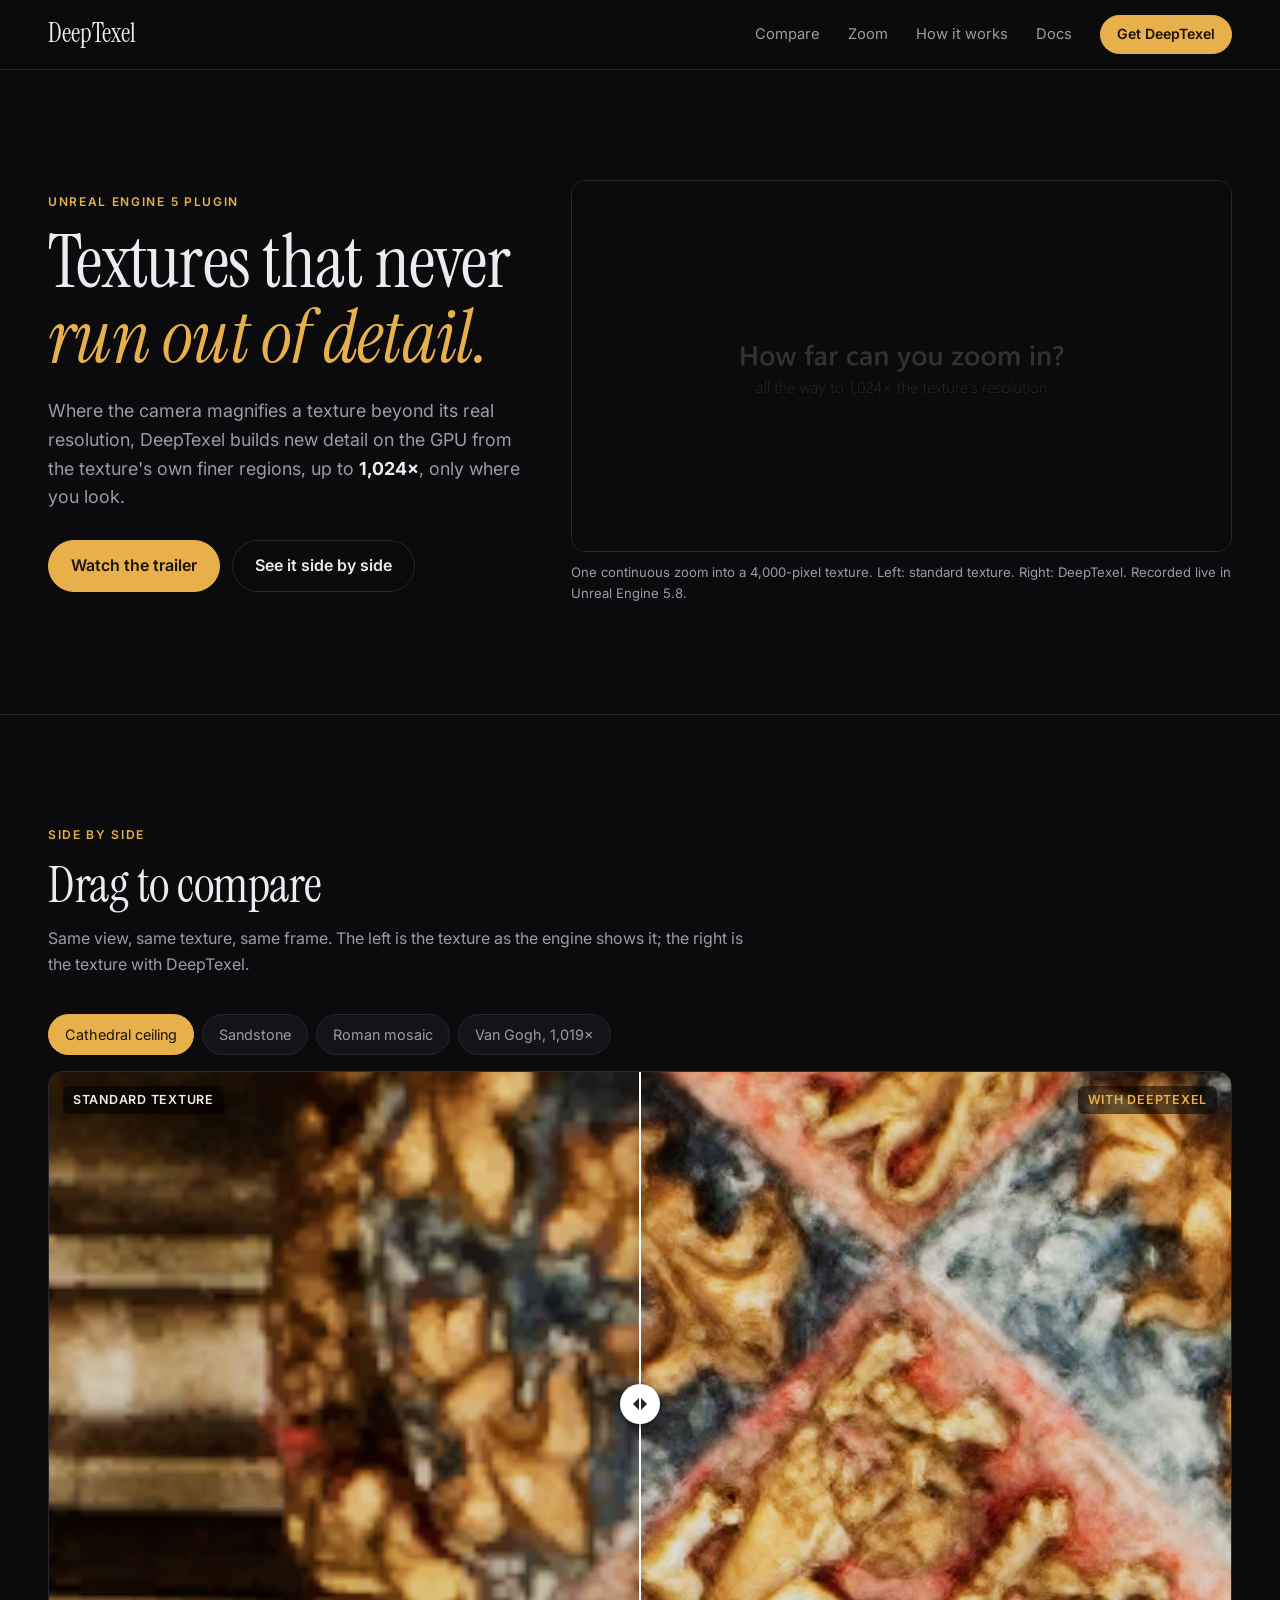
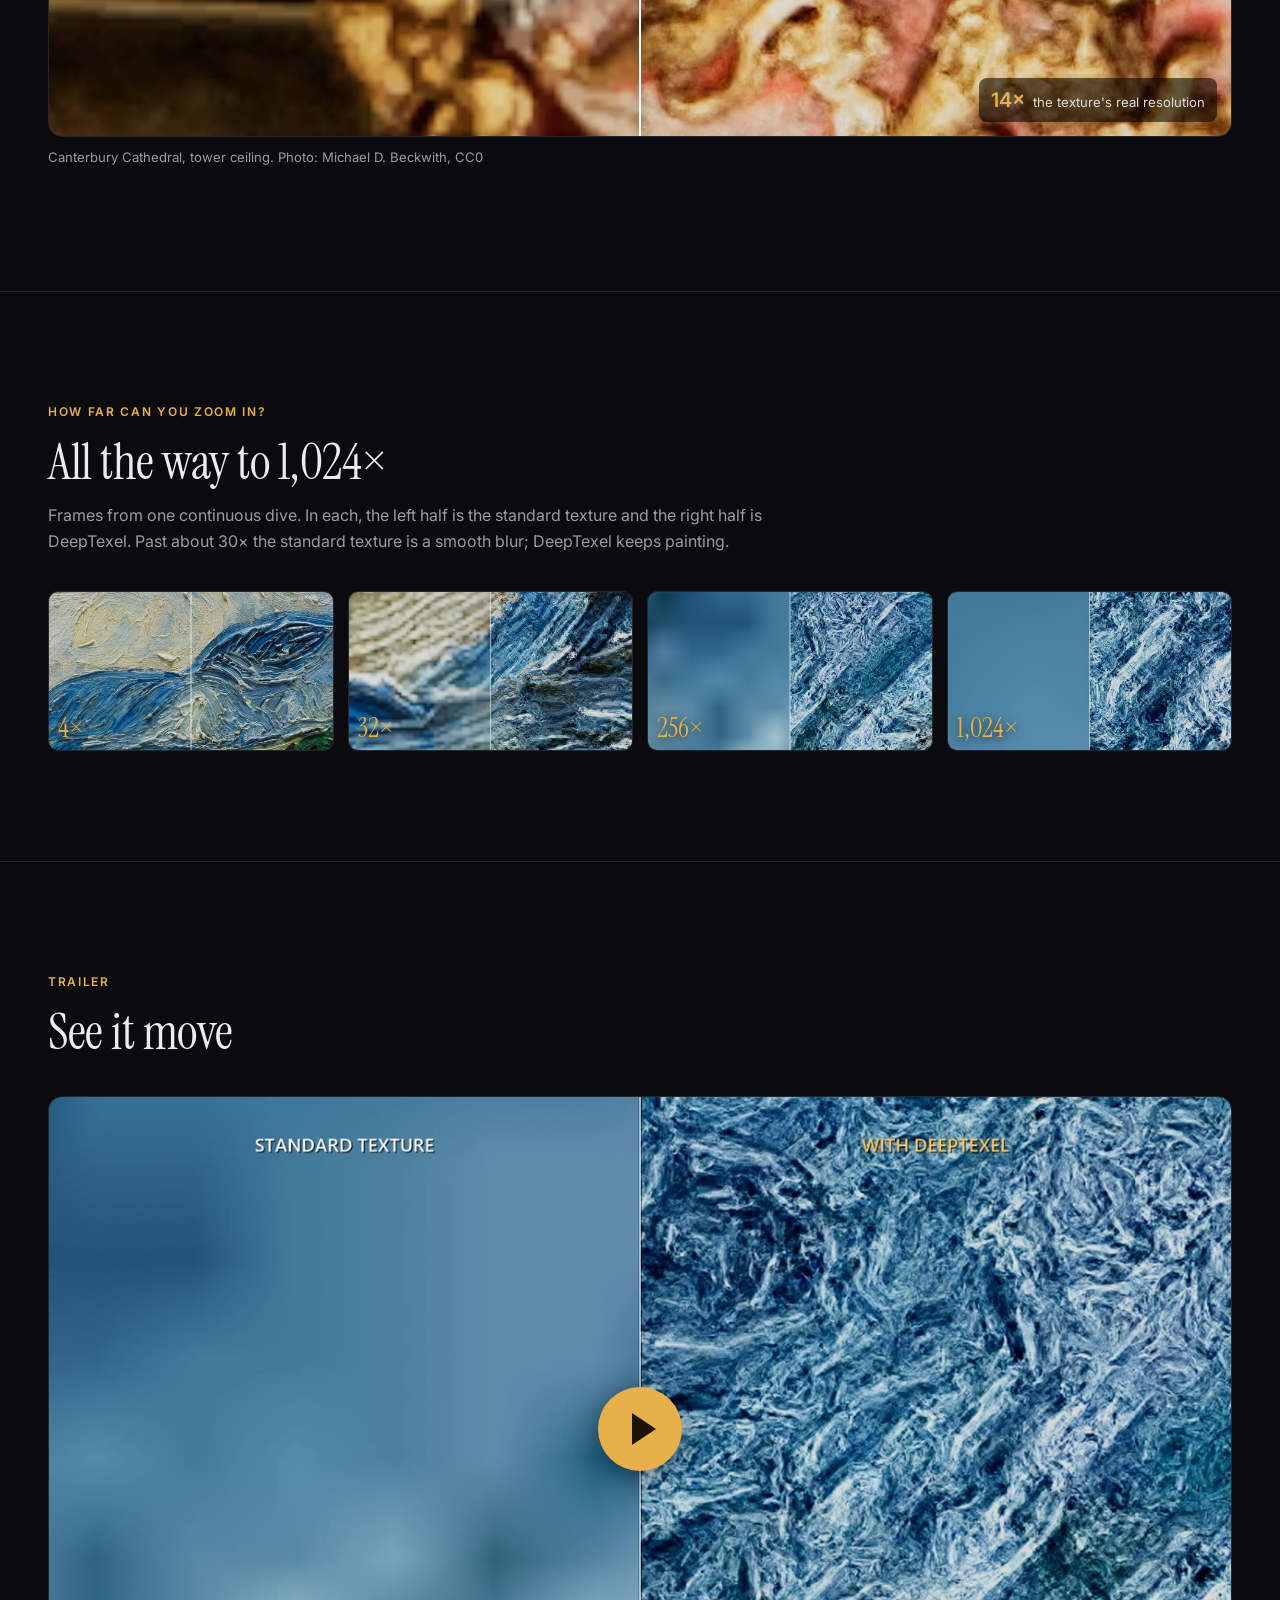
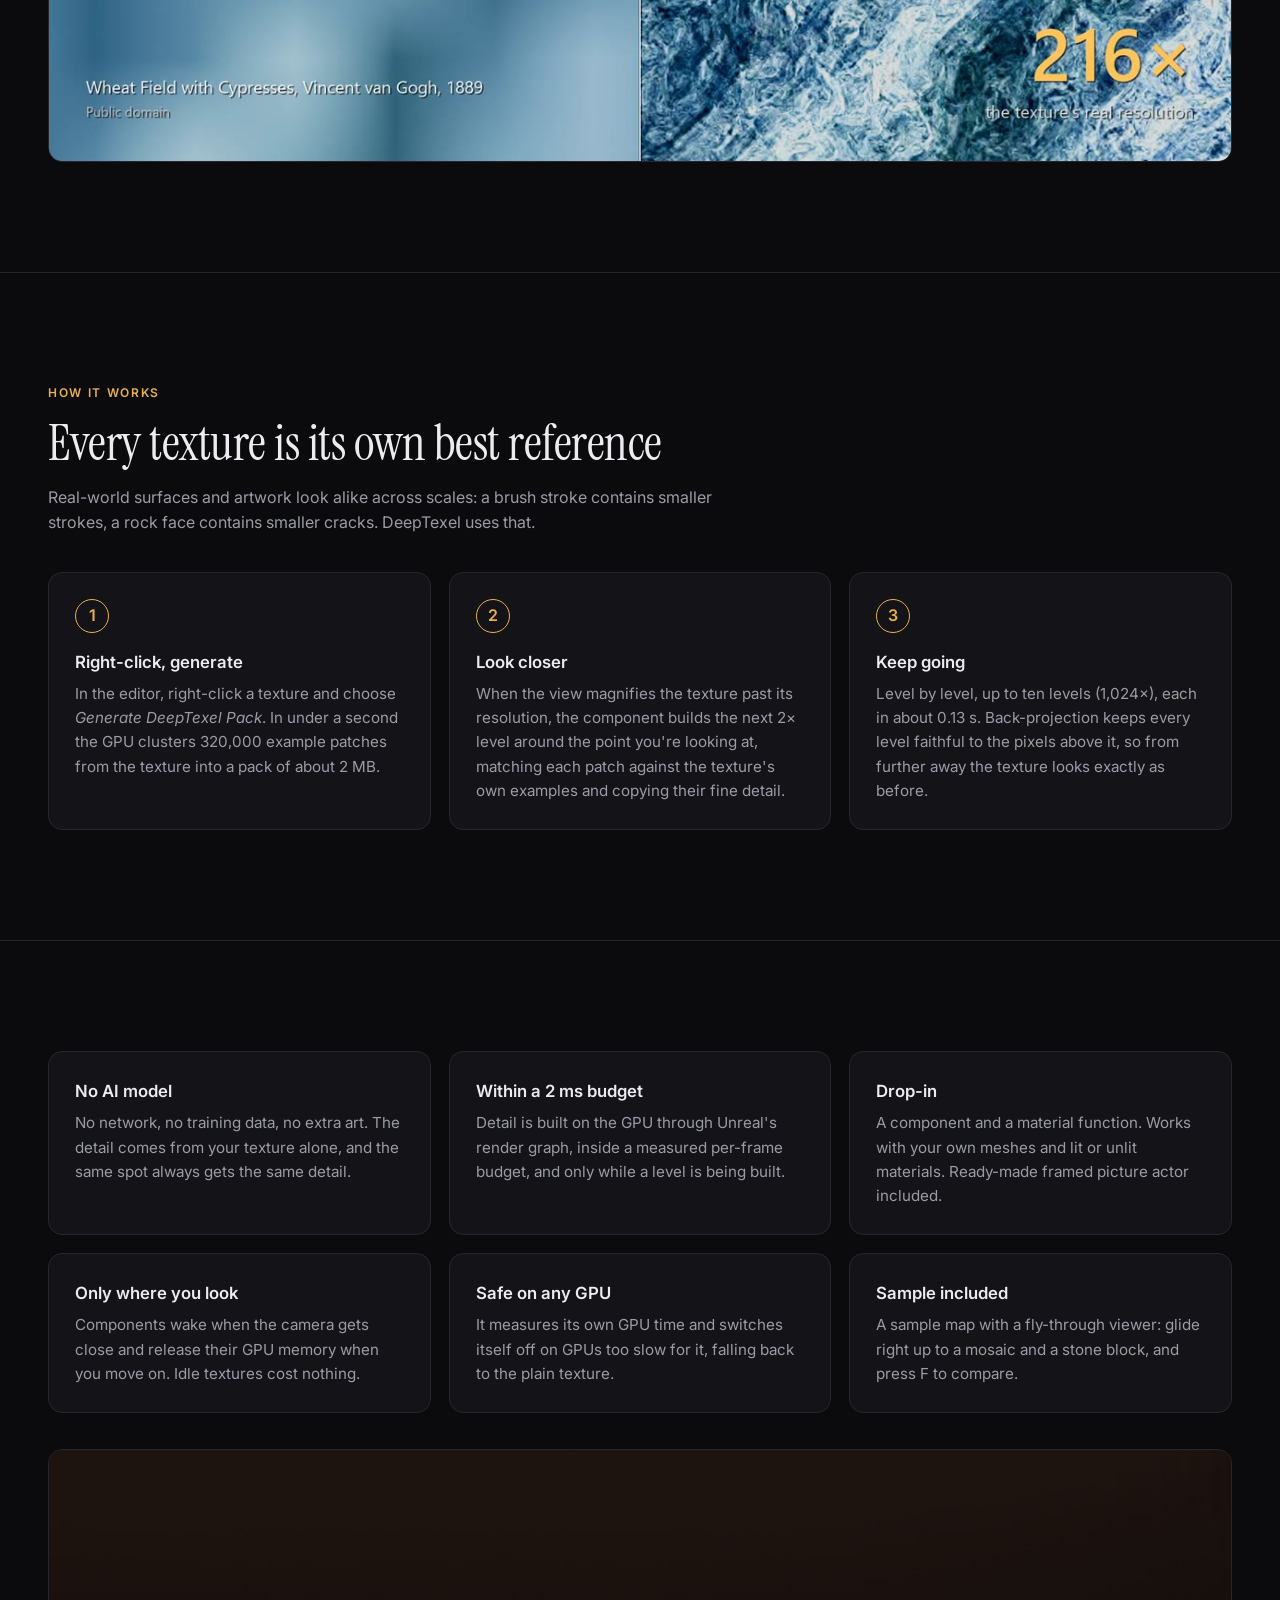
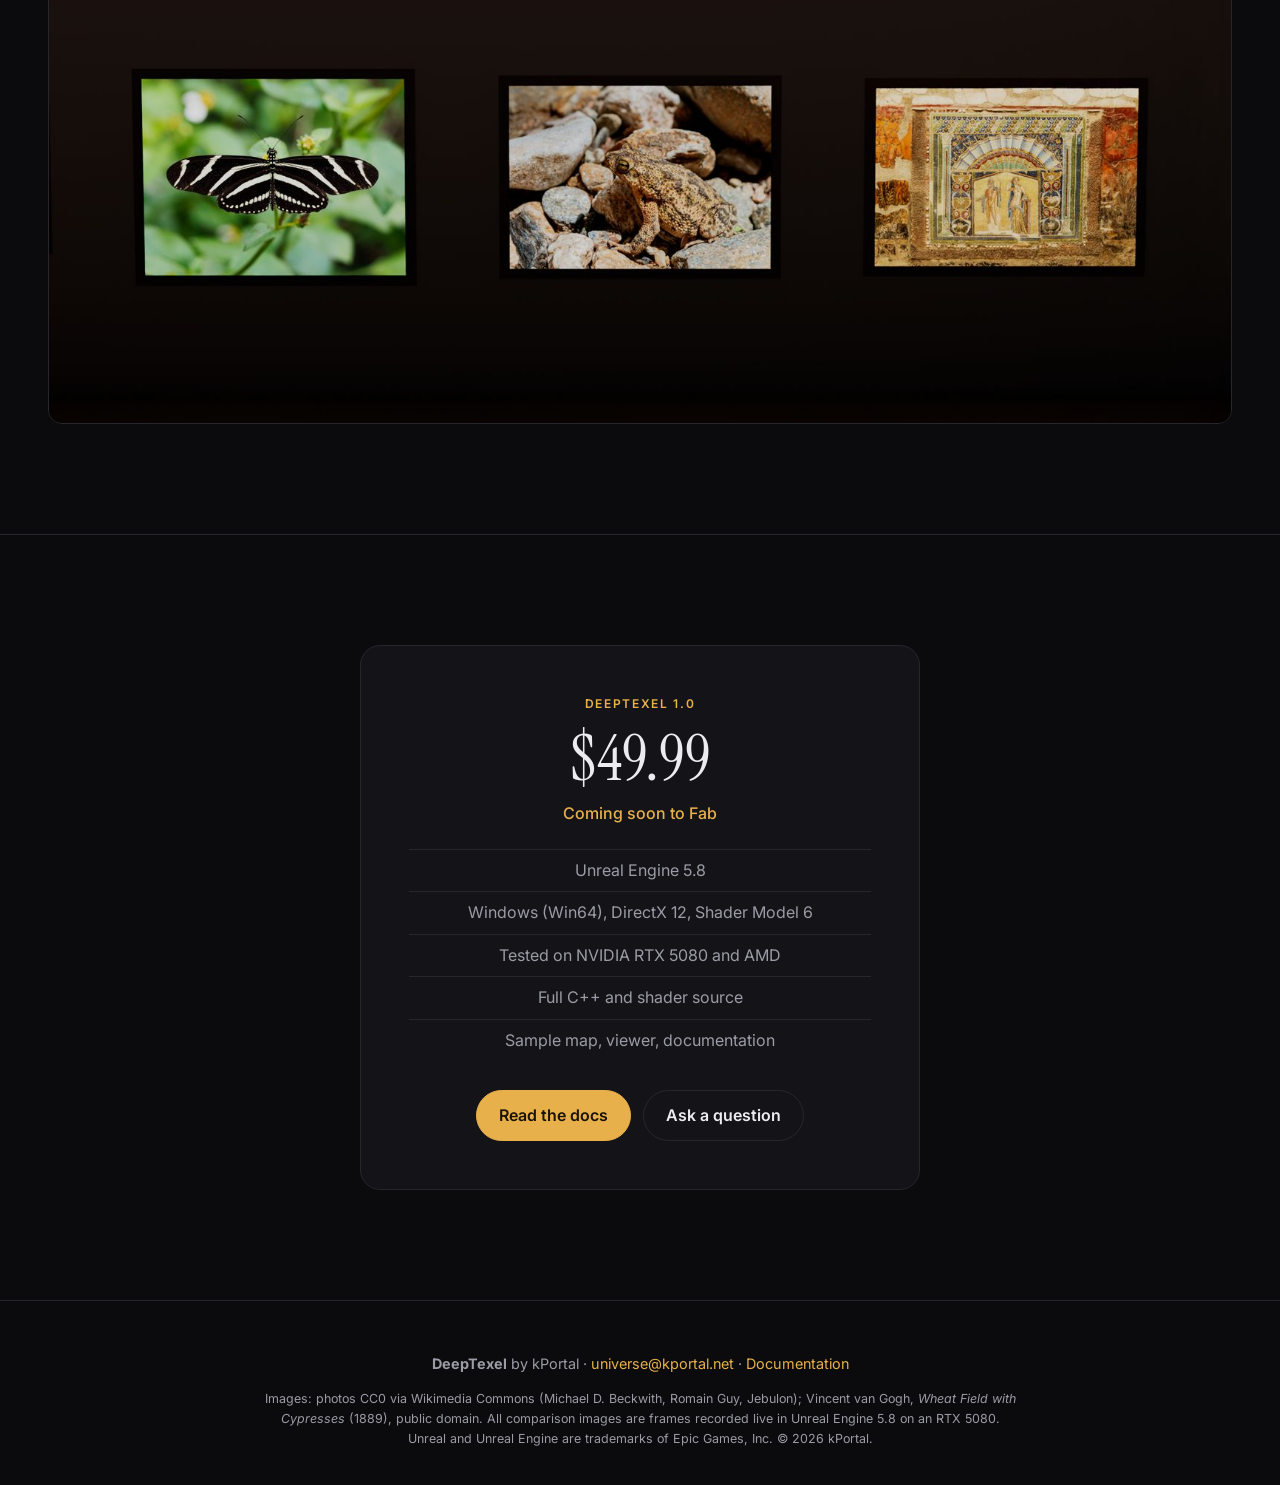
==== index.html @ dec58cd6 "DeepTexel showcase site" ====
<!doctype html>
<html lang="en">
<head>
<meta charset="utf-8">
<meta name="viewport" content="width=device-width, initial-scale=1">
<title>DeepTexel: close-up texture super-resolution for Unreal Engine 5</title>
<meta name="description" content="DeepTexel builds new texture detail on the GPU where the camera gets close, up to 1,024x the texture's real resolution. An Unreal Engine 5 plugin by kPortal.">
<meta property="og:title" content="DeepTexel for Unreal Engine 5">
<meta property="og:description" content="Textures that keep their detail up close: up to 1,024x the texture's real resolution, built on the GPU only where you look.">
<meta property="og:image" content="https://deeptexel.kportal.net/media/og.jpg">
<meta property="og:url" content="https://deeptexel.kportal.net/">
<meta name="twitter:card" content="summary_large_image">
<meta name="theme-color" content="#0b0b0d">
<link rel="icon" href="/media/icon128.png">
<link rel="preconnect" href="https://fonts.googleapis.com">
<link rel="preconnect" href="https://fonts.gstatic.com" crossorigin>
<link href="https://fonts.googleapis.com/css2?family=Instrument+Serif:ital@0;1&family=Inter:wght@400;500;600&display=swap" rel="stylesheet">
<link rel="stylesheet" href="/style.css">
</head>
<body>

<header class="nav">
  <a class="brand" href="/">DeepTexel</a>
  <nav>
    <a href="#compare">Compare</a>
    <a href="#zoom">Zoom</a>
    <a href="#how">How it works</a>
    <a href="/docs">Docs</a>
    <a class="btn btn-small" href="#get">Get DeepTexel</a>
  </nav>
</header>

<main>

<section class="hero">
  <div class="hero-text">
    <p class="eyebrow">Unreal Engine 5 plugin</p>
    <h1>Textures that never<br><em>run out of detail.</em></h1>
    <p class="lede">Where the camera magnifies a texture beyond its real resolution, DeepTexel builds
      new detail on the GPU from the texture's own finer regions, up to <strong>1,024&times;</strong>,
      only where you look.</p>
    <div class="cta">
      <a class="btn" href="#trailer">Watch the trailer</a>
      <a class="btn btn-ghost" href="#compare">See it side by side</a>
    </div>
  </div>
  <figure class="hero-video">
    <video src="/media/dive.mp4" poster="/media/dive_poster.jpg" autoplay muted loop playsinline preload="metadata"
      aria-label="A continuous zoom into Van Gogh's Wheat Field with Cypresses to 1,024 times the texture's resolution, standard texture on the left, DeepTexel on the right"></video>
    <figcaption>One continuous zoom into a 4,000-pixel texture. Left: standard texture. Right: DeepTexel. Recorded live in Unreal Engine 5.8.</figcaption>
  </figure>
</section>

<section id="compare" class="band">
  <div class="section-head">
    <p class="eyebrow">Side by side</p>
    <h2>Drag to compare</h2>
    <p>Same view, same texture, same frame. The left is the texture as the engine shows it; the right
      is the texture with DeepTexel.</p>
  </div>
  <div class="tabs" role="tablist" aria-label="Comparison scenes">
    <button role="tab" aria-selected="true" data-scene="canterbury" data-mag="14&times;" data-credit="Canterbury Cathedral, tower ceiling. Photo: Michael D. Beckwith, CC0">Cathedral ceiling</button>
    <button role="tab" aria-selected="false" data-scene="wave" data-mag="19&times;" data-credit="The Wave, Arizona. Photo: Romain Guy, CC0">Sandstone</button>
    <button role="tab" aria-selected="false" data-scene="mosaic" data-mag="30&times;" data-credit="Neptune and Amphitrite mosaic, Herculaneum. Photo: Jebulon, CC0">Roman mosaic</button>
    <button role="tab" aria-selected="false" data-scene="vangogh1024" data-mag="1,019&times;" data-credit="Wheat Field with Cypresses, Vincent van Gogh, 1889. Public domain">Van Gogh, 1,019&times;</button>
  </div>
  <div class="compare" id="cmp" style="--pos:50%">
    <img class="cmp-on" src="/media/canterbury_on.jpg" alt="With DeepTexel" width="1600" height="900">
    <img class="cmp-off" src="/media/canterbury_off.jpg" alt="Standard texture" width="1600" height="900">
    <span class="tag tag-left">Standard texture</span>
    <span class="tag tag-right">With DeepTexel</span>
    <span class="mag"><b id="cmp-mag">14&times;</b> the texture's real resolution</span>
    <div class="handle" role="slider" tabindex="0" aria-label="Comparison divider" aria-valuemin="0" aria-valuemax="100" aria-valuenow="50"><span></span></div>
  </div>
  <p class="credit" id="cmp-credit">Canterbury Cathedral, tower ceiling. Photo: Michael D. Beckwith, CC0</p>
</section>

<section id="zoom" class="band">
  <div class="section-head">
    <p class="eyebrow">How far can you zoom in?</p>
    <h2>All the way to 1,024&times;</h2>
    <p>Frames from one continuous dive. In each, the left half is the standard texture and the right
      half is DeepTexel. Past about 30&times; the standard texture is a smooth blur; DeepTexel keeps
      painting.</p>
  </div>
  <ol class="ladder">
    <li><img src="/media/ladder_4.jpg" alt="4 times: both halves show brush strokes" loading="lazy" width="960" height="540"><span>4&times;</span></li>
    <li><img src="/media/ladder_32.jpg" alt="32 times: the standard half softens" loading="lazy" width="960" height="540"><span>32&times;</span></li>
    <li><img src="/media/ladder_256.jpg" alt="256 times: the standard half is a blur, DeepTexel shows strokes" loading="lazy" width="960" height="540"><span>256&times;</span></li>
    <li><img src="/media/ladder_1024.jpg" alt="1,024 times: the standard half is flat blue, DeepTexel shows paint texture" loading="lazy" width="960" height="540"><span>1,024&times;</span></li>
  </ol>
</section>

<section id="trailer" class="band">
  <div class="section-head">
    <p class="eyebrow">Trailer</p>
    <h2>See it move</h2>
  </div>
  <div class="yt" id="yt">
    <button class="yt-play" aria-label="Play the DeepTexel trailer">
      <img src="/media/trailer_poster.jpg" alt="" loading="lazy" width="1280" height="720">
      <span class="play"></span>
    </button>
  </div>
</section>

<section id="how" class="band">
  <div class="section-head">
    <p class="eyebrow">How it works</p>
    <h2>Every texture is its own best reference</h2>
    <p>Real-world surfaces and artwork look alike across scales: a brush stroke contains smaller
      strokes, a rock face contains smaller cracks. DeepTexel uses that.</p>
  </div>
  <div class="steps">
    <div><span class="num">1</span><h3>Right-click, generate</h3><p>In the editor, right-click a texture and choose <i>Generate DeepTexel Pack</i>. In under a second the GPU clusters 320,000 example patches from the texture into a pack of about 2&nbsp;MB.</p></div>
    <div><span class="num">2</span><h3>Look closer</h3><p>When the view magnifies the texture past its resolution, the component builds the next 2&times; level around the point you're looking at, matching each patch against the texture's own examples and copying their fine detail.</p></div>
    <div><span class="num">3</span><h3>Keep going</h3><p>Level by level, up to ten levels (1,024&times;), each in about 0.13&nbsp;s. Back-projection keeps every level faithful to the pixels above it, so from further away the texture looks exactly as before.</p></div>
  </div>
</section>

<section class="band">
  <div class="features">
    <div><h3>No AI model</h3><p>No network, no training data, no extra art. The detail comes from your texture alone, and the same spot always gets the same detail.</p></div>
    <div><h3>Within a 2&nbsp;ms budget</h3><p>Detail is built on the GPU through Unreal's render graph, inside a measured per-frame budget, and only while a level is being built.</p></div>
    <div><h3>Drop-in</h3><p>A component and a material function. Works with your own meshes and lit or unlit materials. Ready-made framed picture actor included.</p></div>
    <div><h3>Only where you look</h3><p>Components wake when the camera gets close and release their GPU memory when you move on. Idle textures cost nothing.</p></div>
    <div><h3>Safe on any GPU</h3><p>It measures its own GPU time and switches itself off on GPUs too slow for it, falling back to the plain texture.</p></div>
    <div><h3>Sample included</h3><p>A sample map with a fly-through viewer: glide right up to a mosaic and a stone block, and press F to compare.</p></div>
  </div>
  <figure class="wide"><img src="/media/showroom.jpg" alt="Framed photos in a dark gallery in Unreal Engine 5" loading="lazy" width="1600" height="775"></figure>
</section>

<section id="get" class="band get">
  <div class="price-card">
    <p class="eyebrow">DeepTexel 1.0</p>
    <p class="price">$49.99</p>
    <p class="soon">Coming soon to Fab</p>
    <ul class="specs">
      <li>Unreal Engine 5.8</li>
      <li>Windows (Win64), DirectX 12, Shader Model 6</li>
      <li>Tested on NVIDIA RTX 5080 and AMD</li>
      <li>Full C++ and shader source</li>
      <li>Sample map, viewer, documentation</li>
    </ul>
    <div class="cta">
      <a class="btn" href="/docs">Read the docs</a>
      <a class="btn btn-ghost" href="mailto:universe@kportal.net?subject=DeepTexel">Ask a question</a>
    </div>
  </div>
</section>

</main>

<footer>
  <p><strong>DeepTexel</strong> by kPortal &middot; <a href="mailto:universe@kportal.net">universe@kportal.net</a> &middot; <a href="/docs">Documentation</a></p>
  <p class="fine">Images: photos CC0 via Wikimedia Commons (Michael D. Beckwith, Romain Guy, Jebulon); Vincent van Gogh, <i>Wheat Field with Cypresses</i> (1889), public domain.
    All comparison images are frames recorded live in Unreal Engine 5.8 on an RTX 5080.
    Unreal and Unreal Engine are trademarks of Epic Games, Inc. &copy; 2026 kPortal.</p>
</footer>

<script src="/app.js" defer></script>
</body>
</html>
---- style.css ----
:root {
  --bg: #0b0b0d;
  --surface: #141418;
  --line: #26262c;
  --text: #ececf0;
  --muted: #9b9ba6;
  --accent: #e8b04a;
  --accent-ink: #1a1306;
  --radius: 14px;
  --serif: "Instrument Serif", Georgia, serif;
  --sans: Inter, system-ui, -apple-system, "Segoe UI", sans-serif;
  color-scheme: dark;
}
* { box-sizing: border-box; }
html { scroll-behavior: smooth; }
body { margin: 0; background: var(--bg); color: var(--text); font: 16px/1.6 var(--sans); -webkit-font-smoothing: antialiased; }
img, video { display: block; max-width: 100%; height: auto; }
a { color: var(--accent); text-decoration: none; }
a:hover { text-decoration: underline; }
h1, h2 { font-family: var(--serif); font-weight: 400; letter-spacing: -0.01em; margin: 0; }
h1 { font-size: clamp(2.6rem, 6vw, 4.6rem); line-height: 1.02; }
h1 em { color: var(--accent); }
h2 { font-size: clamp(2rem, 4.2vw, 3.1rem); line-height: 1.1; }
h3 { font-size: 1.05rem; font-weight: 600; margin: 0 0 6px; }
.eyebrow { text-transform: uppercase; letter-spacing: 0.14em; font-size: 0.75rem; font-weight: 600; color: var(--accent); margin: 0 0 14px; }

/* Nav */
.nav { position: sticky; top: 0; z-index: 10; display: flex; align-items: center; justify-content: space-between; gap: 16px;
  padding: 14px clamp(16px, 4vw, 48px); background: rgba(11, 11, 13, 0.82); backdrop-filter: blur(12px); border-bottom: 1px solid var(--line); }
.brand { font-family: var(--serif); font-size: 1.6rem; color: var(--text); }
.brand:hover { text-decoration: none; }
.nav nav { display: flex; align-items: center; gap: clamp(12px, 2.4vw, 28px); font-size: 0.92rem; }
.nav nav a:not(.btn) { color: var(--muted); }
.nav nav a:not(.btn):hover { color: var(--text); text-decoration: none; }

/* Buttons */
.btn { display: inline-block; padding: 12px 22px; border-radius: 999px; background: var(--accent); color: var(--accent-ink); font-weight: 600; border: 1px solid var(--accent); }
.btn:hover { text-decoration: none; filter: brightness(1.08); }
.btn-ghost { background: transparent; color: var(--text); border-color: var(--line); }
.btn-ghost:hover { border-color: var(--muted); }
.btn-small { padding: 7px 16px; font-size: 0.88rem; }
.cta { display: flex; flex-wrap: wrap; gap: 12px; margin-top: 28px; }

/* Layout */
main > section { padding: clamp(56px, 9vw, 110px) clamp(16px, 4vw, 48px); max-width: 1280px; margin: 0 auto; }
.band { border-top: 1px solid var(--line); }
.section-head { max-width: 720px; margin-bottom: 36px; }
.section-head p:not(.eyebrow) { color: var(--muted); margin: 14px 0 0; }

/* Hero */
.hero { display: grid; grid-template-columns: minmax(0, 5fr) minmax(0, 7fr); gap: clamp(28px, 4vw, 56px); align-items: center; }
.lede { color: var(--muted); font-size: 1.12rem; max-width: 34em; margin: 22px 0 0; }
.lede strong { color: var(--text); }
.hero-video { margin: 0; }
.hero-video video { width: 100%; aspect-ratio: 16 / 9; object-fit: cover; border-radius: var(--radius); border: 1px solid var(--line); background: #000; }
figcaption, .credit { color: var(--muted); font-size: 0.82rem; margin-top: 10px; }

/* Compare */
.tabs { display: flex; flex-wrap: wrap; gap: 8px; margin-bottom: 16px; }
.tabs button { font: inherit; font-size: 0.9rem; color: var(--muted); background: var(--surface); border: 1px solid var(--line); border-radius: 999px; padding: 8px 16px; cursor: pointer; }
.tabs button[aria-selected="true"] { color: var(--accent-ink); background: var(--accent); border-color: var(--accent); }
.compare { position: relative; aspect-ratio: 16 / 9; border-radius: var(--radius); overflow: hidden; border: 1px solid var(--line); background: #000;
  user-select: none; touch-action: pan-y; cursor: ew-resize; }
.compare img { position: absolute; inset: 0; width: 100%; height: 100%; object-fit: cover; pointer-events: none; }
.cmp-off { clip-path: inset(0 calc(100% - var(--pos)) 0 0); }
.handle { position: absolute; top: 0; bottom: 0; left: var(--pos); width: 44px; margin-left: -22px; display: grid; place-items: center; outline: none; }
.handle::before { content: ""; position: absolute; top: 0; bottom: 0; left: 50%; width: 2px; margin-left: -1px; background: #fff; box-shadow: 0 0 8px rgba(0, 0, 0, 0.5); }
.handle span { position: relative; width: 40px; height: 40px; border-radius: 50%; background: #fff; box-shadow: 0 2px 10px rgba(0, 0, 0, 0.45); }
.handle span::before, .handle span::after { content: ""; position: absolute; top: 50%; border: 6px solid transparent; margin-top: -6px; }
.handle span::before { left: 7px; border-right-color: #222; }
.handle span::after { right: 7px; border-left-color: #222; }
.handle:focus-visible span { outline: 3px solid var(--accent); outline-offset: 2px; }
.tag { position: absolute; top: 14px; padding: 4px 10px; border-radius: 6px; background: rgba(0, 0, 0, 0.55); font-size: 0.78rem; font-weight: 600; letter-spacing: 0.06em; text-transform: uppercase; }
.tag-left { left: 14px; }
.tag-right { right: 14px; color: var(--accent); }
.mag { position: absolute; right: 14px; bottom: 14px; padding: 6px 12px; border-radius: 8px; background: rgba(0, 0, 0, 0.55); font-size: 0.82rem; color: #ddd; }
.mag b { color: var(--accent); font-size: 1.25rem; font-weight: 600; margin-right: 4px; }

/* Ladder */
.ladder { list-style: none; padding: 0; margin: 0; display: grid; grid-template-columns: repeat(4, minmax(0, 1fr)); gap: 14px; }
.ladder li { position: relative; }
.ladder img { border-radius: 10px; border: 1px solid var(--line); aspect-ratio: 16 / 9; object-fit: cover; width: 100%; }
.ladder span { position: absolute; left: 10px; bottom: 10px; font-family: var(--serif); font-size: 1.7rem; line-height: 1; color: var(--accent); text-shadow: 0 2px 8px rgba(0, 0, 0, 0.8); }

/* Trailer */
.yt { position: relative; aspect-ratio: 16 / 9; border-radius: var(--radius); overflow: hidden; border: 1px solid var(--line); background: #000; }
.yt iframe, .yt-play, .yt-play img { position: absolute; inset: 0; width: 100%; height: 100%; border: 0; }
.yt-play { padding: 0; cursor: pointer; background: none; }
.yt-play img { object-fit: cover; }
.play { position: absolute; left: 50%; top: 50%; width: 84px; height: 84px; margin: -42px 0 0 -42px; border-radius: 50%; background: var(--accent); box-shadow: 0 6px 30px rgba(0, 0, 0, 0.5); transition: transform 0.15s; }
.play::after { content: ""; position: absolute; left: 34px; top: 26px; border: 16px solid transparent; border-left: 24px solid var(--accent-ink); border-right: 0; }
.yt-play:hover .play { transform: scale(1.06); }

/* How / features */
.steps { display: grid; grid-template-columns: repeat(3, minmax(0, 1fr)); gap: 18px; }
.steps > div, .features > div { background: var(--surface); border: 1px solid var(--line); border-radius: var(--radius); padding: 26px; }
.steps p, .features p { color: var(--muted); margin: 0; font-size: 0.95rem; }
.num { display: inline-grid; place-items: center; width: 34px; height: 34px; border-radius: 50%; border: 1px solid var(--accent); color: var(--accent); font-weight: 600; margin-bottom: 16px; }
.features { display: grid; grid-template-columns: repeat(3, minmax(0, 1fr)); gap: 18px; }
.wide { margin: 36px 0 0; }
.wide img { width: 100%; border-radius: var(--radius); border: 1px solid var(--line); }

/* Get */
.get { display: flex; justify-content: center; }
.price-card { width: min(560px, 100%); text-align: center; background: var(--surface); border: 1px solid var(--line); border-radius: 20px; padding: clamp(28px, 5vw, 48px); }
.price { font-family: var(--serif); font-size: 4rem; line-height: 1; margin: 0; }
.soon { color: var(--accent); margin: 10px 0 22px; font-weight: 500; }
.specs { list-style: none; padding: 0; margin: 0; color: var(--muted); }
.specs li { padding: 8px 0; border-top: 1px solid var(--line); }
.price-card .cta { justify-content: center; }

/* Footer */
footer { border-top: 1px solid var(--line); padding: 36px clamp(16px, 4vw, 48px); text-align: center; color: var(--muted); font-size: 0.9rem; }
footer .fine { font-size: 0.78rem; max-width: 760px; margin: 10px auto 0; }

/* Docs page */
.doc { max-width: 820px; margin: 0 auto; padding: 48px 16px 96px; }
.doc h1 { font-size: clamp(2.2rem, 5vw, 3.2rem); margin-bottom: 18px; }
.doc h2 { font-size: 1.9rem; margin: 52px 0 14px; padding-top: 12px; border-top: 1px solid var(--line); }
.doc h3 { font-size: 1.1rem; margin: 30px 0 10px; }
.doc p, .doc li { color: #cfcfd6; }
.doc strong { color: var(--text); }
.doc code { font-size: 0.88em; background: var(--surface); border: 1px solid var(--line); border-radius: 5px; padding: 1px 5px; }
.doc .table { overflow-x: auto; margin: 16px 0; }
.doc table { border-collapse: collapse; width: 100%; font-size: 0.9rem; }
.doc th, .doc td { text-align: left; padding: 9px 10px; border-bottom: 1px solid var(--line); vertical-align: top; }
.doc th { color: var(--text); font-weight: 600; }
.doc td { color: #cfcfd6; }

/* Responsive */
@media (max-width: 900px) {
  .hero { grid-template-columns: 1fr; }
  .steps, .features { grid-template-columns: 1fr 1fr; }
  .ladder { grid-template-columns: 1fr 1fr; }
}
@media (max-width: 620px) {
  .nav nav a:not(.btn) { display: none; }
  .nav nav a[href="/docs"] { display: inline; }
  .steps, .features { grid-template-columns: 1fr; }
  .tag { font-size: 0.68rem; }
  .mag { font-size: 0.72rem; }
}
@media (prefers-reduced-motion: reduce) {
  html { scroll-behavior: auto; }
}
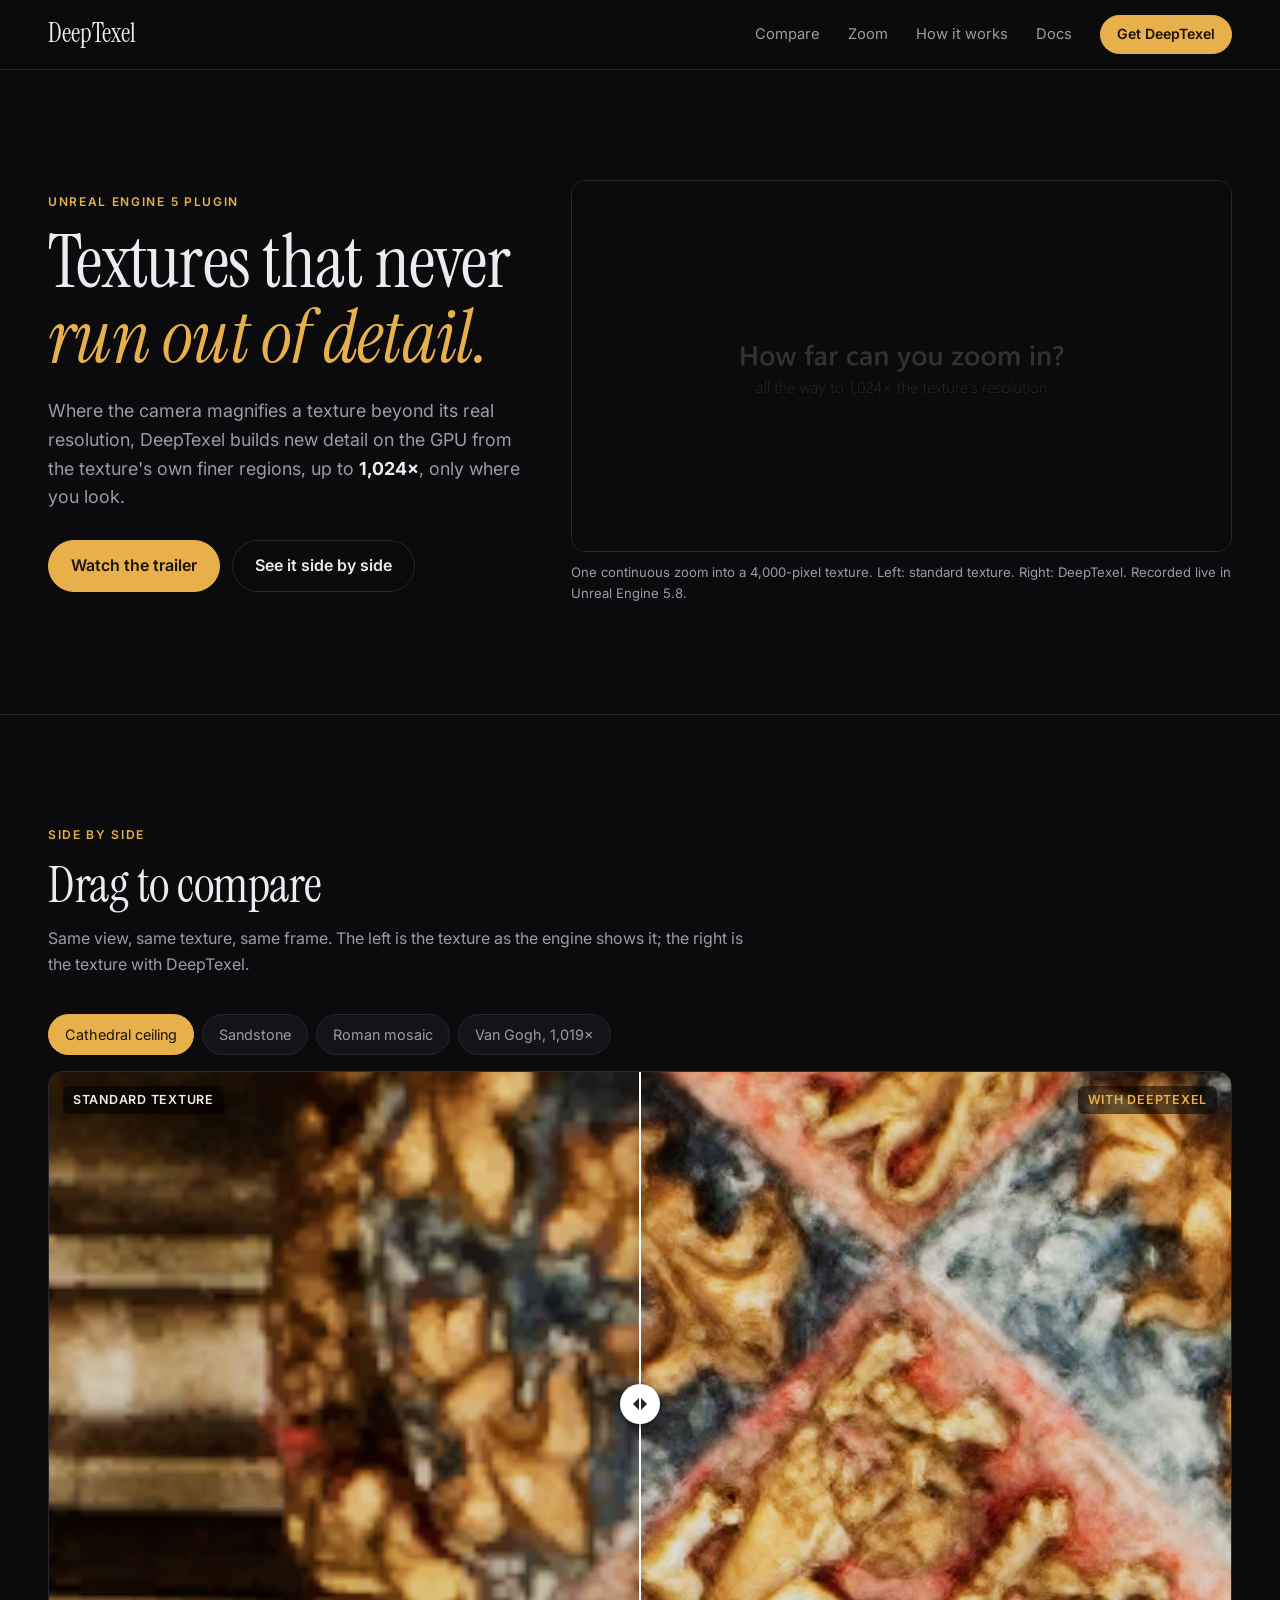
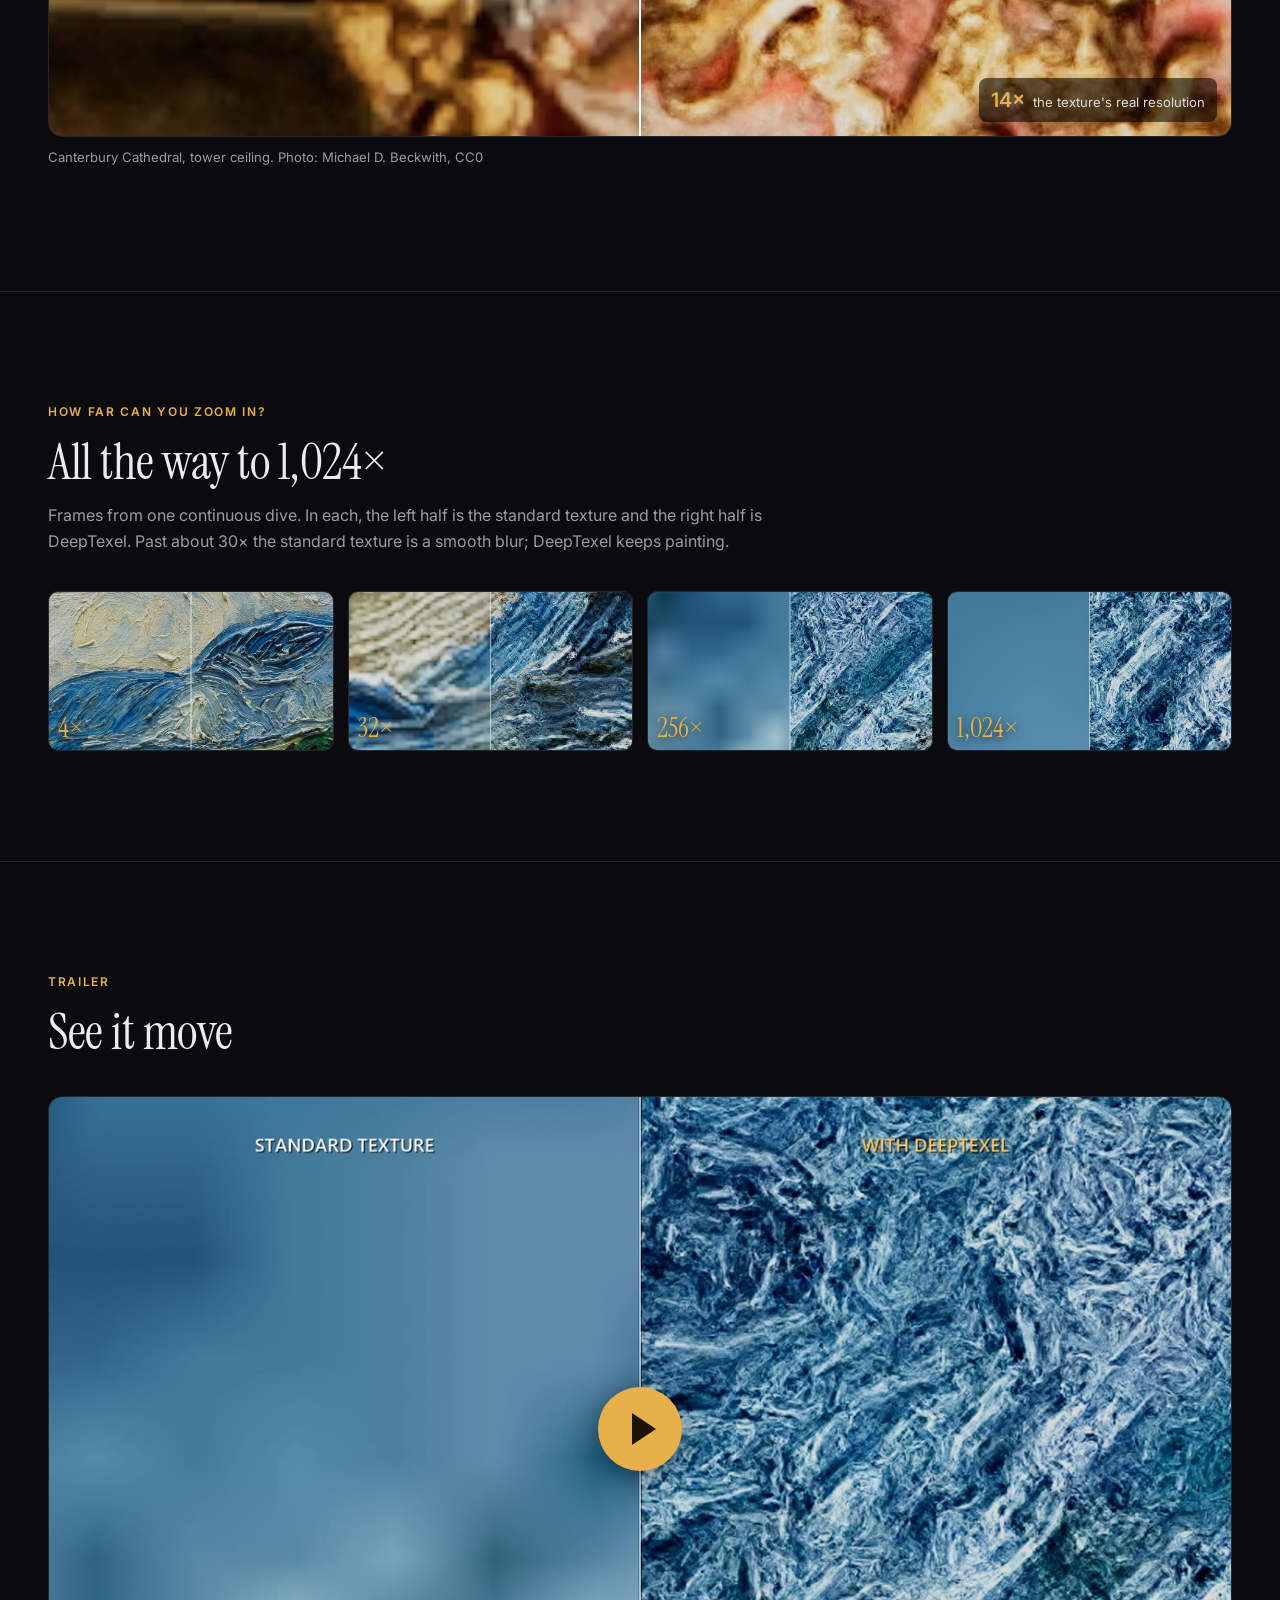
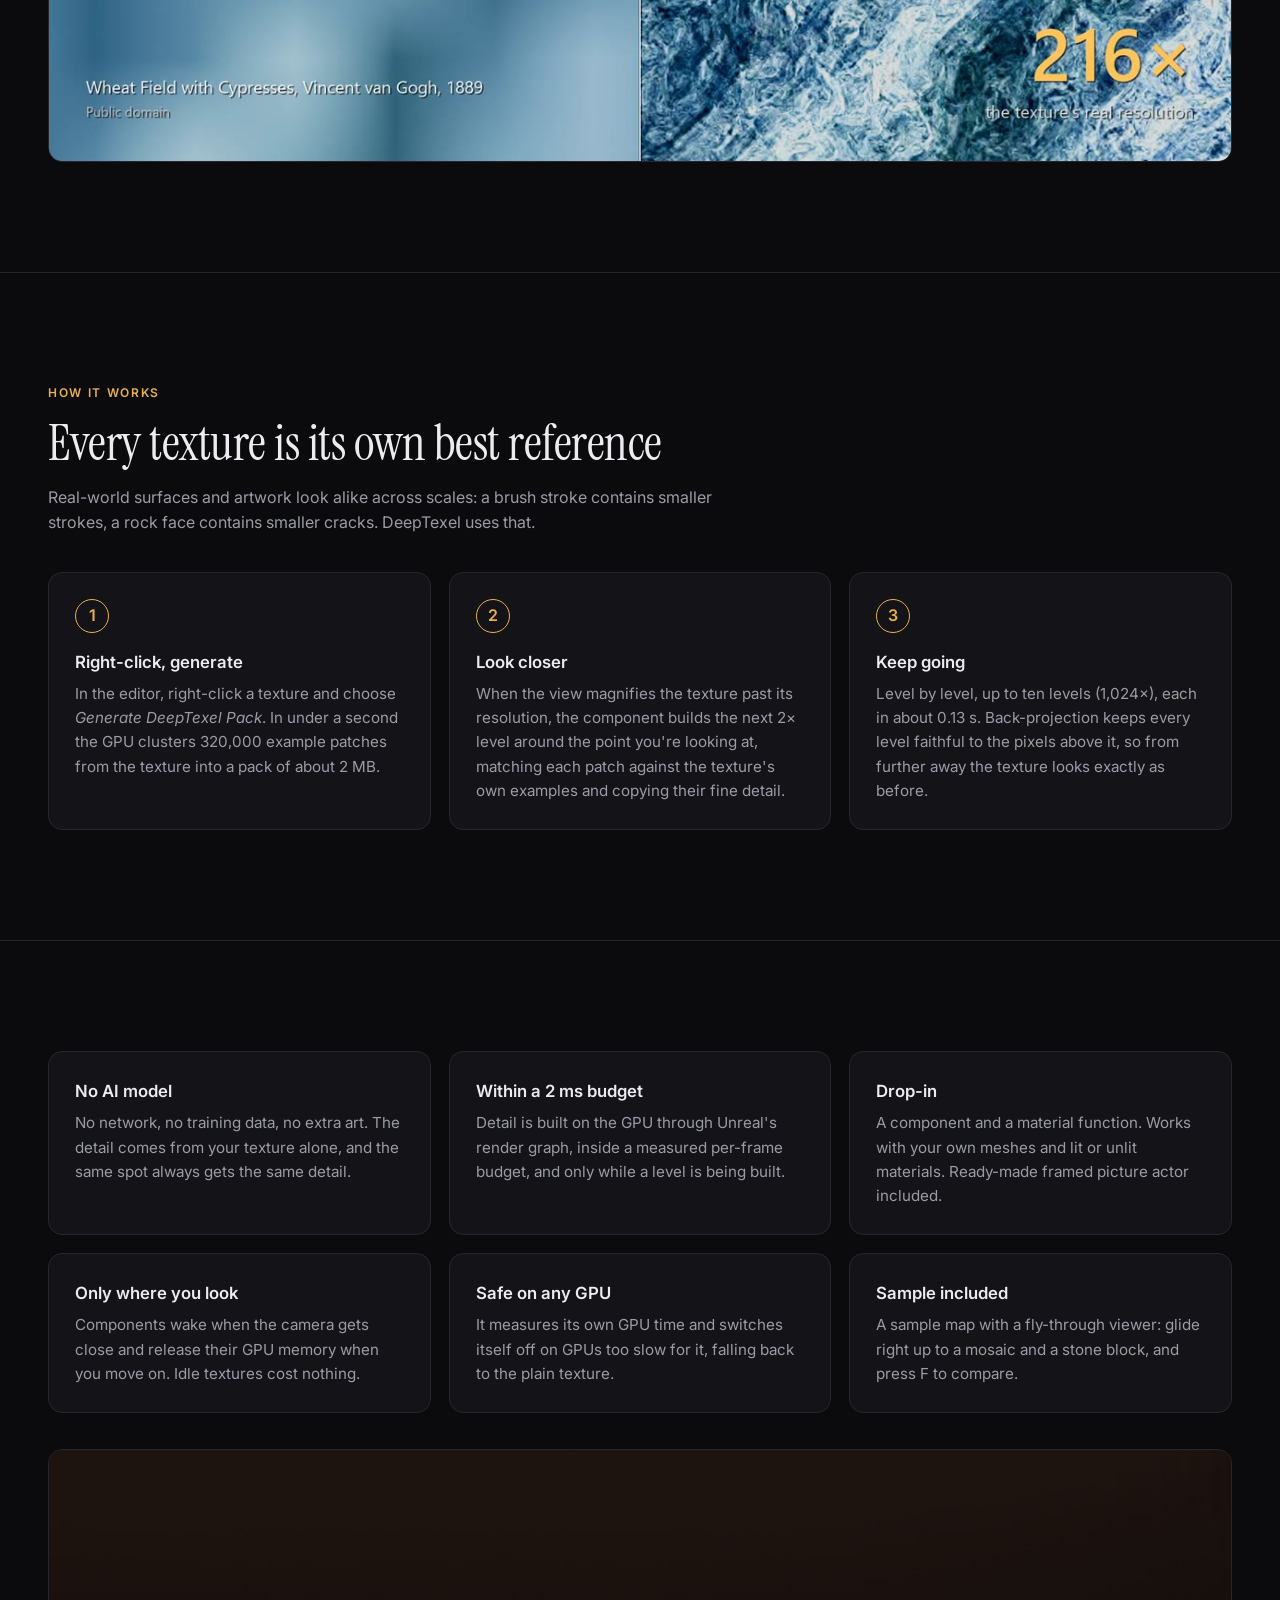
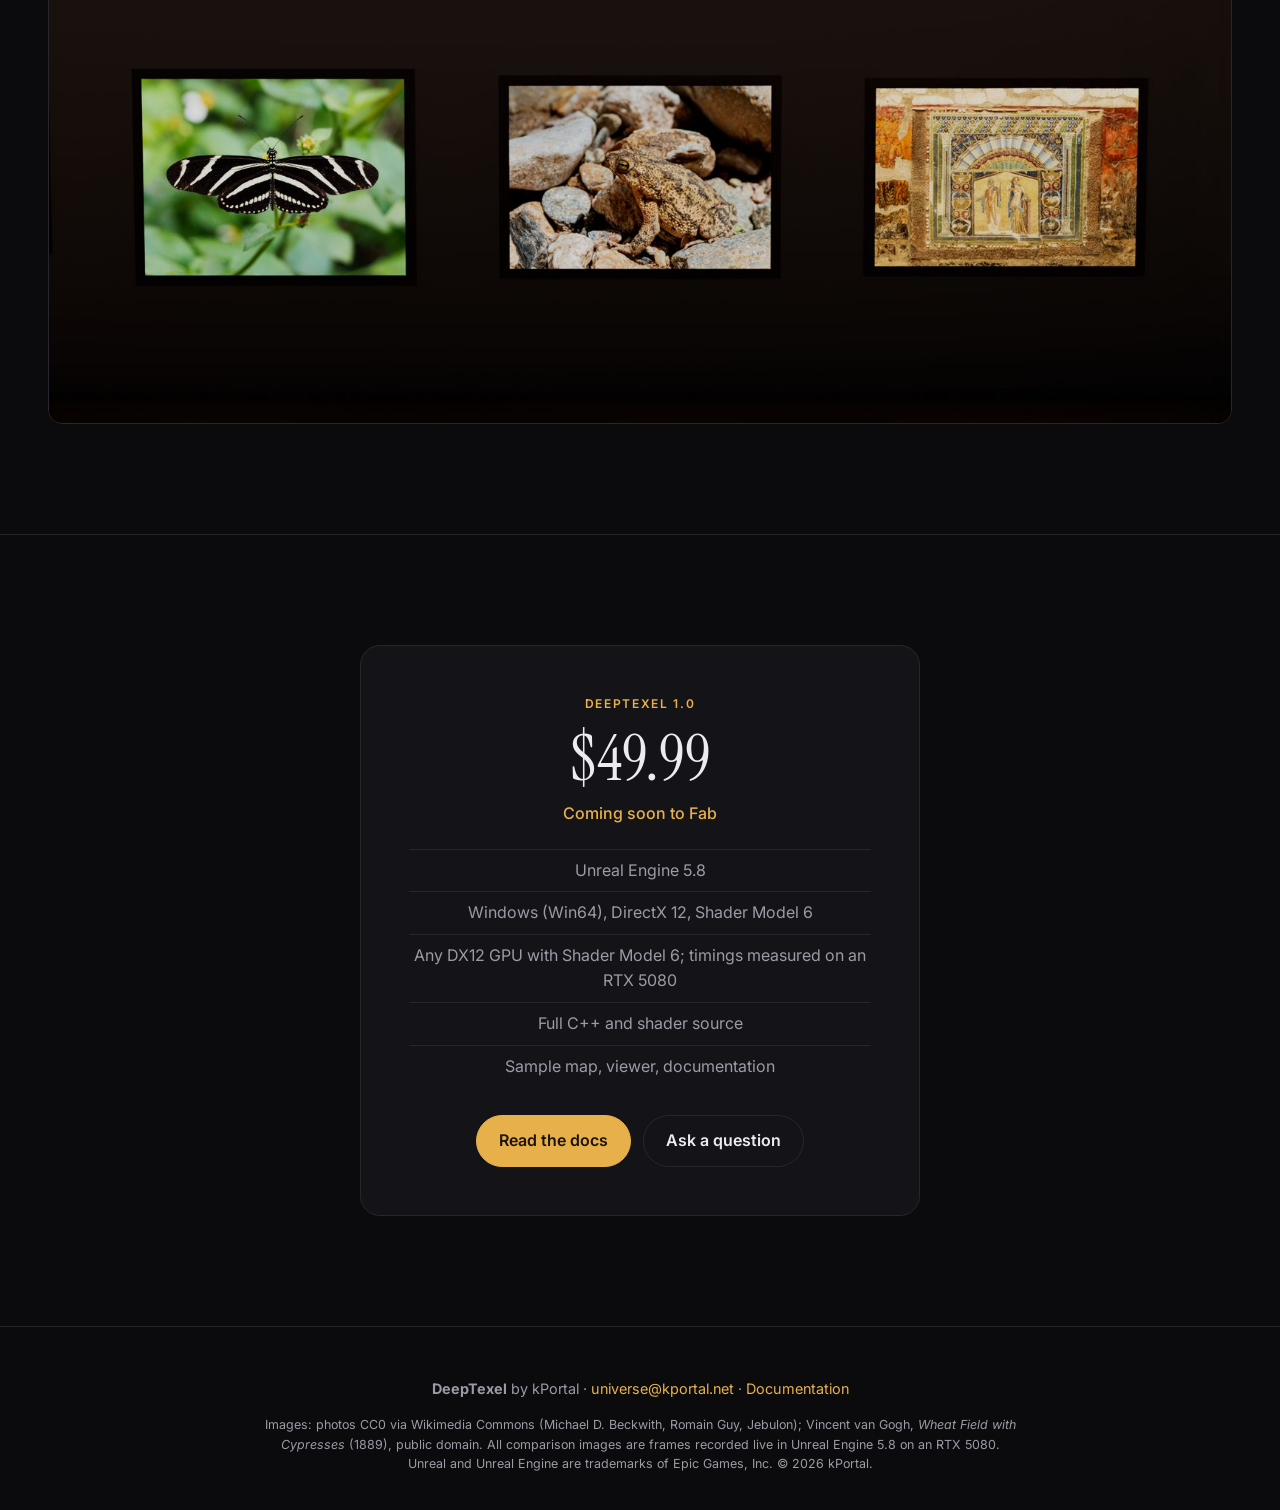
==== commit 6cdc1d85: "Accurate GPU line; docs TOC anchor fix" ====
--- a/index.html
+++ b/index.html
@@ -138,7 +138,7 @@
     <ul class="specs">
       <li>Unreal Engine 5.8</li>
       <li>Windows (Win64), DirectX 12, Shader Model 6</li>
-      <li>Tested on NVIDIA RTX 5080 and AMD</li>
+      <li>Any DX12 GPU with Shader Model 6; timings measured on an RTX 5080</li>
       <li>Full C++ and shader source</li>
       <li>Sample map, viewer, documentation</li>
     </ul>
